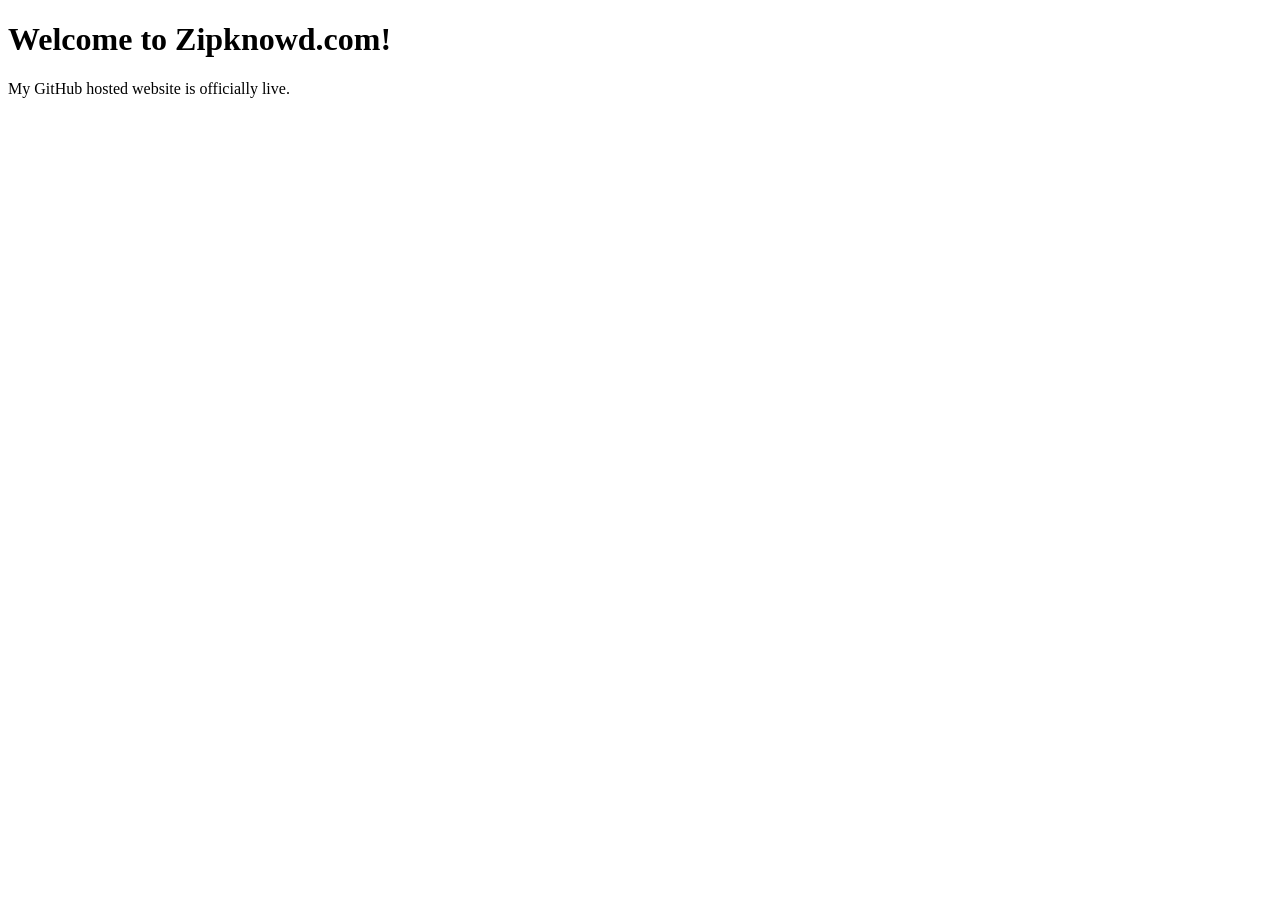
==== index.html @ fdb64096 "Create index.html initial commit" ====
<!DOCTYPE html>
<html lang="en">
<head>
    <meta charset="UTF-8">
    <meta name="viewport" content="width=device-width, initial-scale=1.0">
    <title>Zipknowd</title>
</head>
<body>
    <h1>Welcome to Zipknowd.com!</h1>
    <p>My GitHub hosted website is officially live.</p>
</body>
</html>
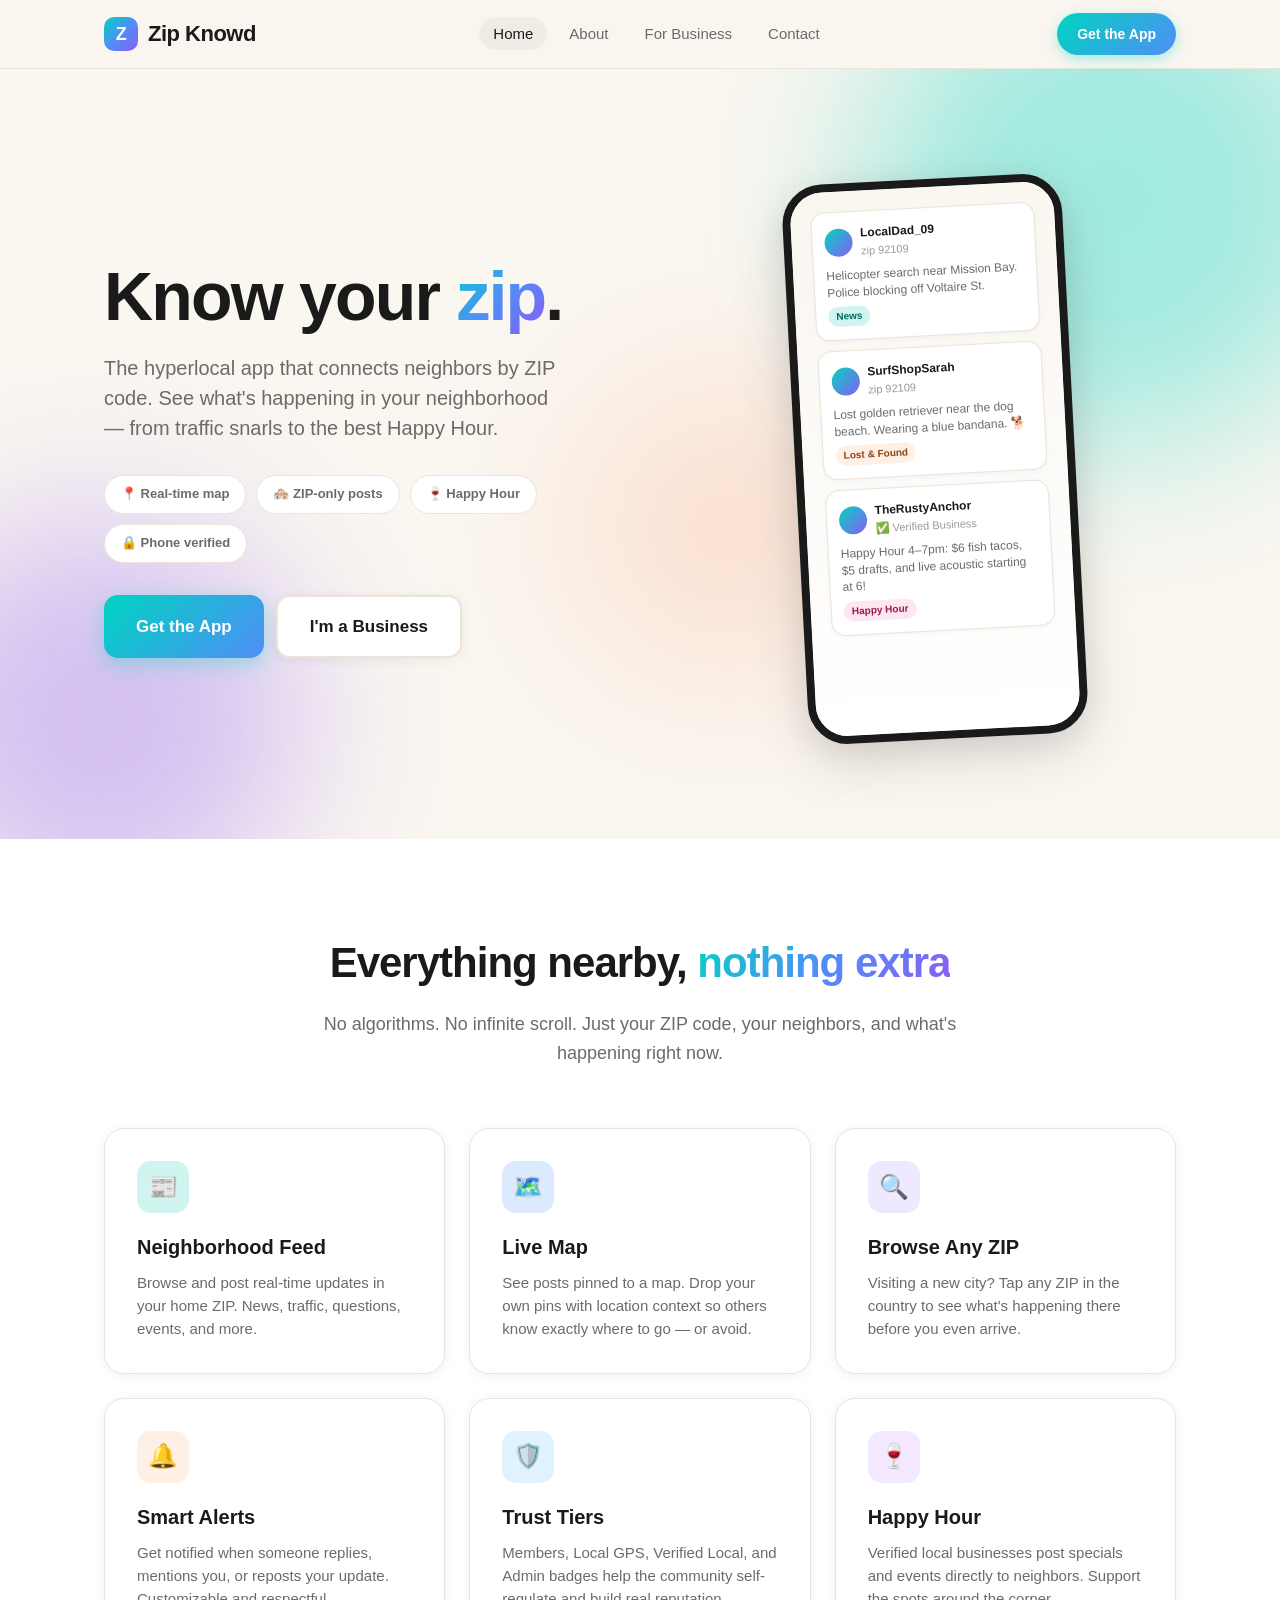
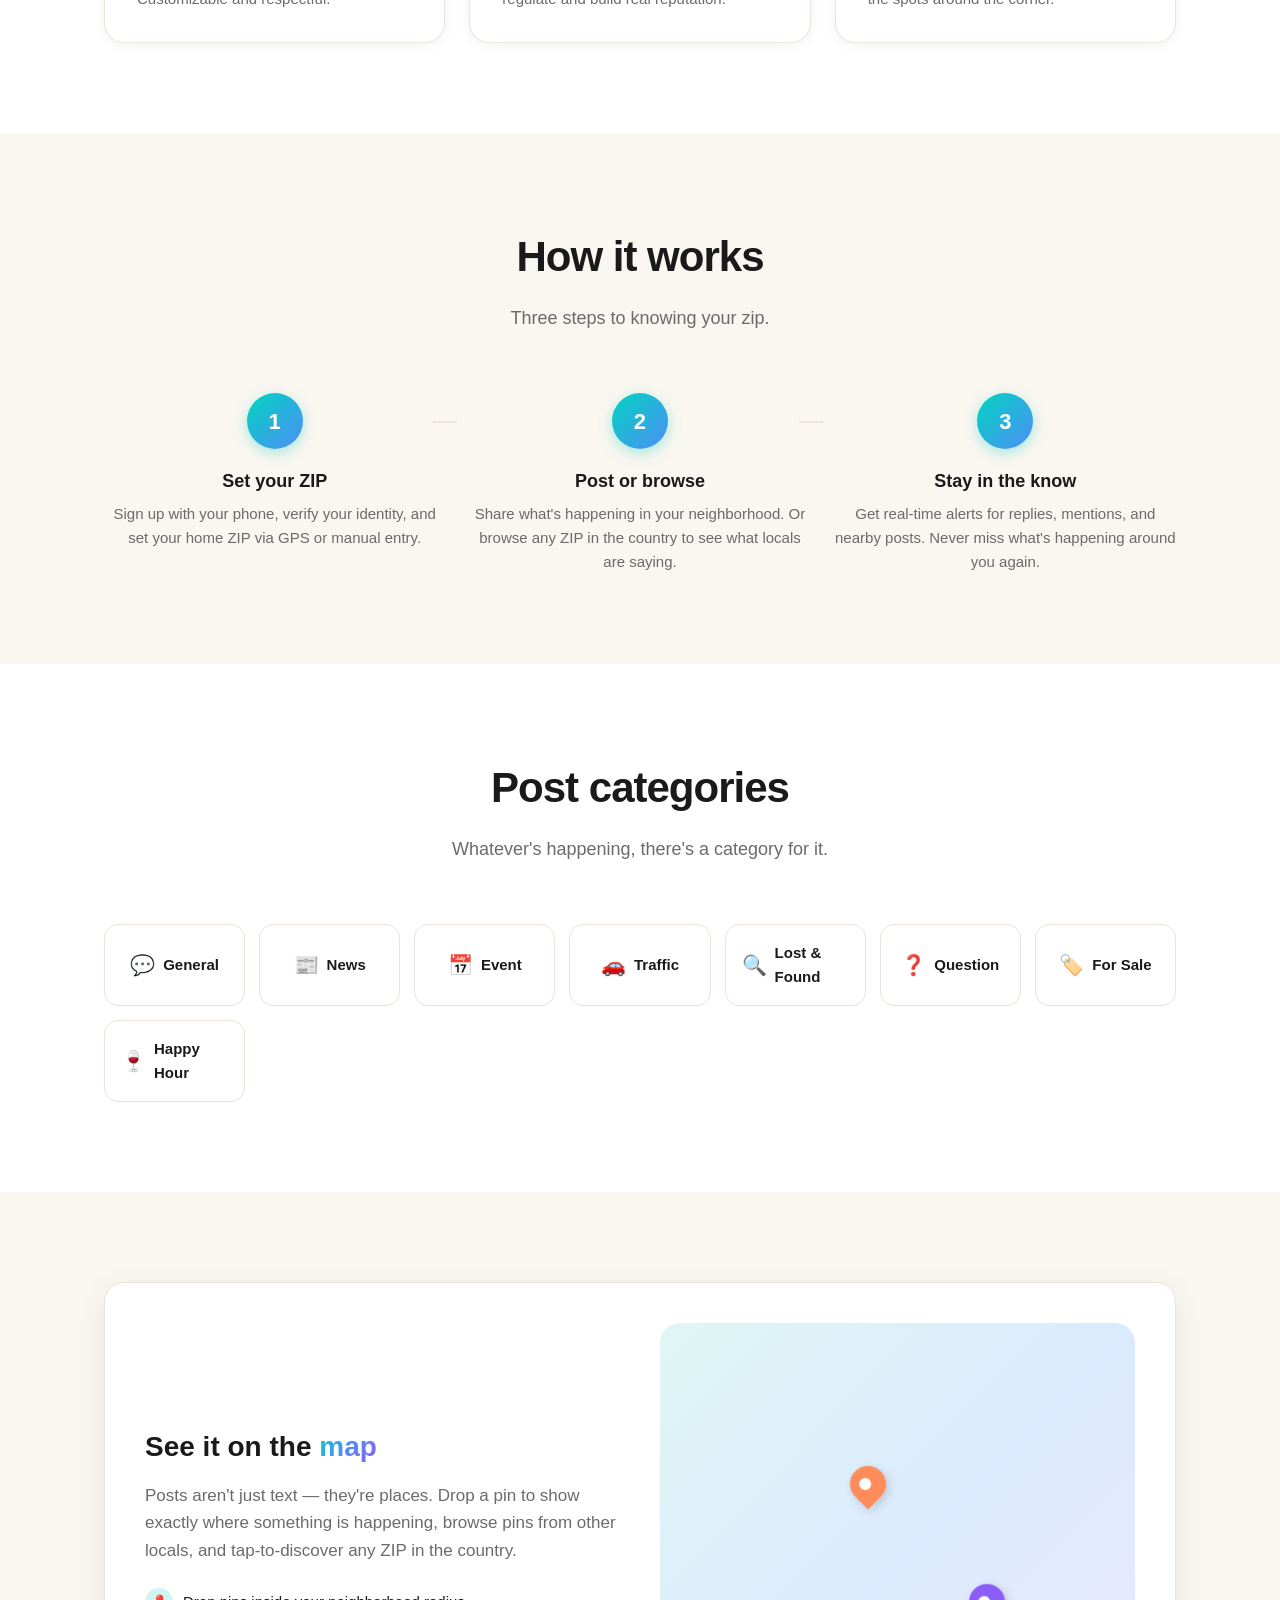
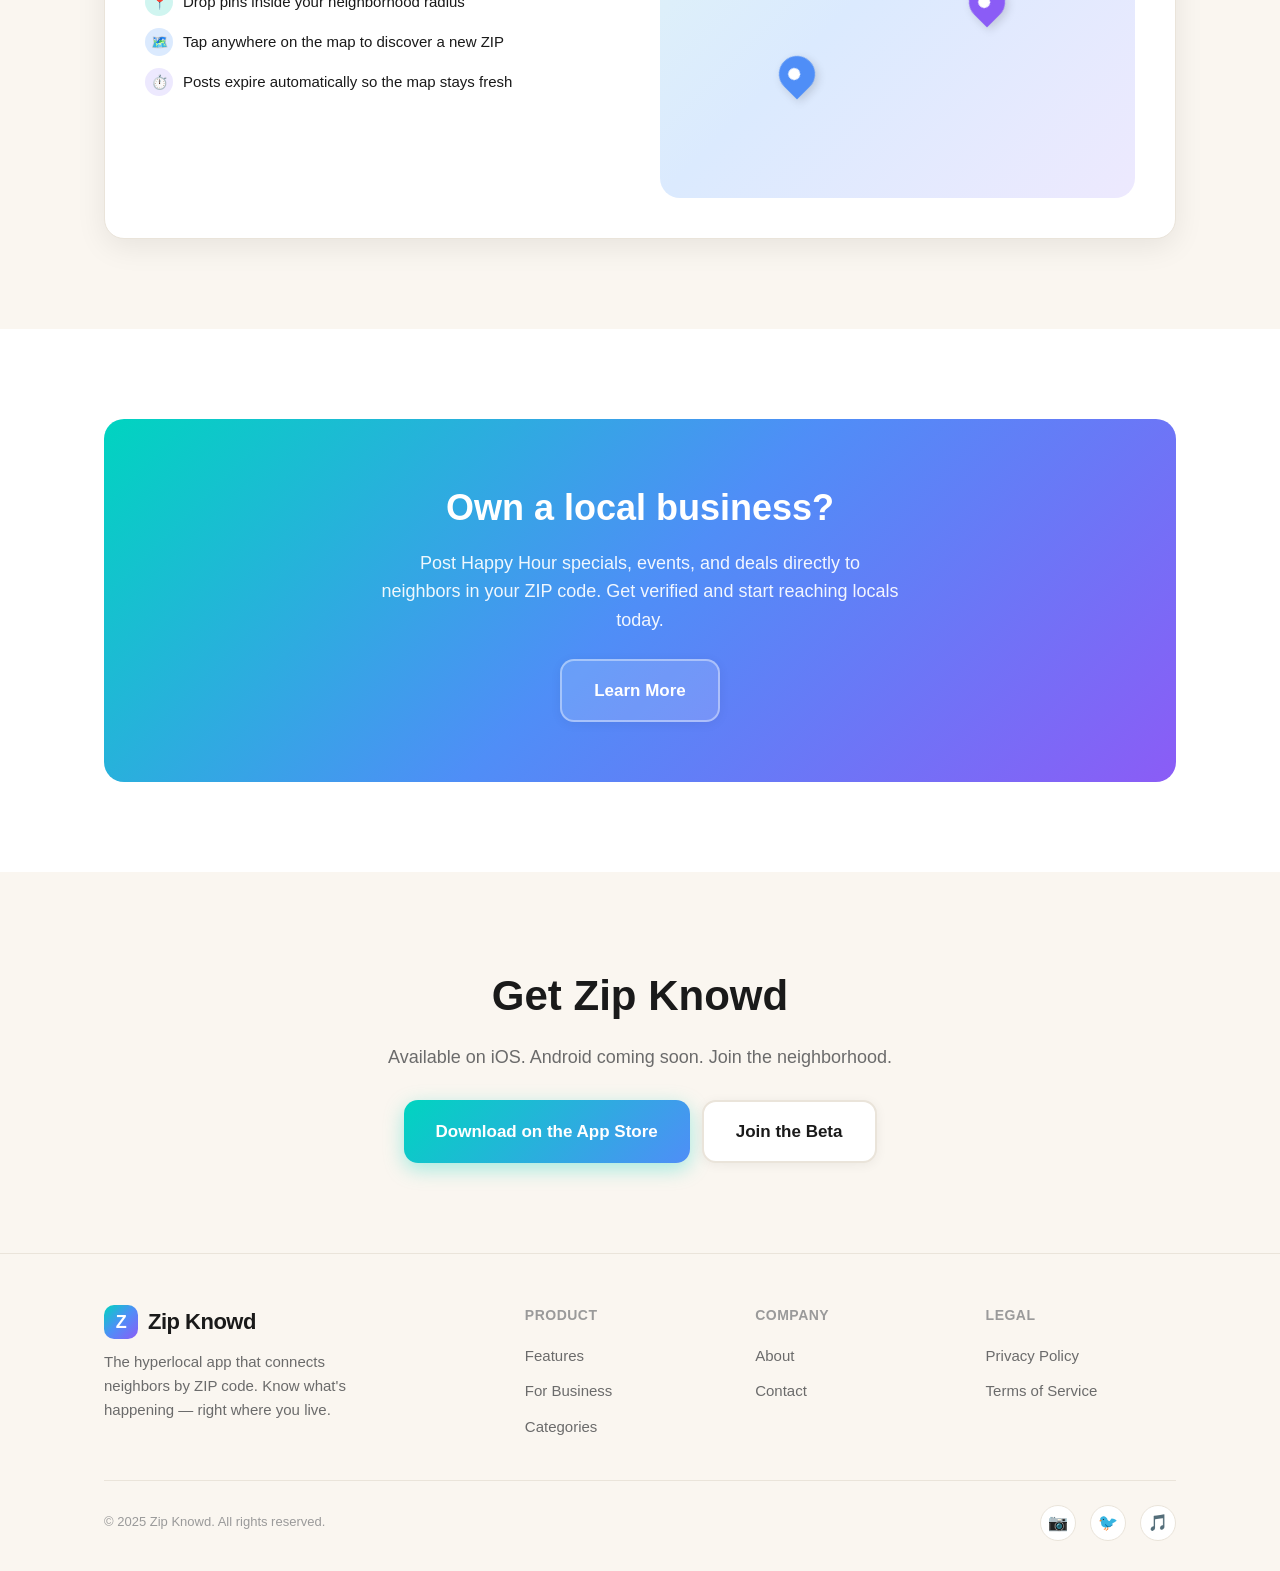
==== commit 84da1da1: "The zipKnowd website is live and complete at zipknowdAppWebsiteLiveGitHub. What I Built 7 pages, all" ====
--- a/index.html
+++ b/index.html
@@ -1,12 +1,286 @@
 <!DOCTYPE html>
 <html lang="en">
 <head>
-    <meta charset="UTF-8">
-    <meta name="viewport" content="width=device-width, initial-scale=1.0">
-    <title>Zipknowd</title>
+  <meta charset="UTF-8">
+  <meta name="viewport" content="width=device-width, initial-scale=1.0">
+  <title>Zip Knowd — Know What's Happening in Your ZIP Code</title>
+  <meta name="description" content="The hyperlocal app that connects neighbors by ZIP code. Post and browse real-time updates, traffic, events, lost & found, and Happy Hour deals in your neighborhood.">
+  <link rel="stylesheet" href="css/style.css">
 </head>
 <body>
-    <h1>Welcome to Zipknowd.com!</h1>
-    <p>My GitHub hosted website is officially live.</p>
+
+  <header class="site-header">
+    <div class="container nav-inner">
+      <a href="index.html" class="logo-link">
+        <div class="logo-icon">Z</div>
+        Zip Knowd
+      </a>
+      <nav>
+        <ul class="nav-links">
+          <li><a href="index.html" class="active">Home</a></li>
+          <li><a href="about.html">About</a></li>
+          <li><a href="business.html">For Business</a></li>
+          <li><a href="contact.html">Contact</a></li>
+        </ul>
+      </nav>
+      <a href="#download" class="nav-cta">Get the App</a>
+      <button class="mobile-menu-btn" aria-label="Open menu" aria-expanded="false">☰</button>
+    </div>
+  </header>
+
+  <main>
+    <!-- Hero -->
+    <section class="hero">
+      <div class="hero-bg-blob one"></div>
+      <div class="hero-bg-blob two"></div>
+      <div class="hero-bg-blob three"></div>
+      <div class="container hero-inner">
+        <div>
+          <h1>Know your <span class="gradient-text">zip</span>.</h1>
+          <p>The hyperlocal app that connects neighbors by ZIP code. See what's happening in your neighborhood — from traffic snarls to the best Happy Hour.</p>
+          <div class="hero-badges">
+            <span class="badge">📍 Real-time map</span>
+            <span class="badge">🏘️ ZIP-only posts</span>
+            <span class="badge">🍷 Happy Hour</span>
+            <span class="badge">🔒 Phone verified</span>
+          </div>
+          <div class="hero-actions">
+            <a href="#download" class="btn btn-primary">Get the App</a>
+            <a href="business.html" class="btn btn-secondary">I'm a Business</a>
+          </div>
+        </div>
+        <div class="hero-visual">
+          <div class="phone-mockup">
+            <div class="phone-screen">
+              <div class="mock-post">
+                <div class="mock-header">
+                  <div class="mock-avatar"></div>
+                  <div>
+                    <div class="mock-name">LocalDad_09</div>
+                    <div class="mock-handle">zip 92109</div>
+                  </div>
+                </div>
+                <div class="mock-text">Helicopter search near Mission Bay. Police blocking off Voltaire St.</div>
+                <span class="mock-chip" style="background:#D0F5F0;color:#006B5E">News</span>
+              </div>
+              <div class="mock-post">
+                <div class="mock-header">
+                  <div class="mock-avatar"></div>
+                  <div>
+                    <div class="mock-name">SurfShopSarah</div>
+                    <div class="mock-handle">zip 92109</div>
+                  </div>
+                </div>
+                <div class="mock-text">Lost golden retriever near the dog beach. Wearing a blue bandana. 🐕</div>
+                <span class="mock-chip" style="background:#FFF0E6;color:#8B4513">Lost & Found</span>
+              </div>
+              <div class="mock-post">
+                <div class="mock-header">
+                  <div class="mock-avatar"></div>
+                  <div>
+                    <div class="mock-name">TheRustyAnchor</div>
+                    <div class="mock-handle">✅ Verified Business</div>
+                  </div>
+                </div>
+                <div class="mock-text">Happy Hour 4–7pm: $6 fish tacos, $5 drafts, and live acoustic starting at 6!</div>
+                <span class="mock-chip" style="background:#FCE7F3;color:#9D174D">Happy Hour</span>
+              </div>
+            </div>
+          </div>
+        </div>
+      </div>
+    </section>
+
+    <!-- Features -->
+    <section class="section section-alt" id="features">
+      <div class="container">
+        <div class="section-header">
+          <h2>Everything nearby, <span class="gradient-text">nothing extra</span></h2>
+          <p>No algorithms. No infinite scroll. Just your ZIP code, your neighbors, and what's happening right now.</p>
+        </div>
+        <div class="feature-grid">
+          <div class="feature-card">
+            <div class="feature-icon" style="background:var(--turquoise-soft)">📰</div>
+            <h3>Neighborhood Feed</h3>
+            <p>Browse and post real-time updates in your home ZIP. News, traffic, questions, events, and more.</p>
+          </div>
+          <div class="feature-card">
+            <div class="feature-icon" style="background:var(--blue-soft)">🗺️</div>
+            <h3>Live Map</h3>
+            <p>See posts pinned to a map. Drop your own pins with location context so others know exactly where to go — or avoid.</p>
+          </div>
+          <div class="feature-card">
+            <div class="feature-icon" style="background:var(--purple-soft)">🔍</div>
+            <h3>Browse Any ZIP</h3>
+            <p>Visiting a new city? Tap any ZIP in the country to see what's happening there before you even arrive.</p>
+          </div>
+          <div class="feature-card">
+            <div class="feature-icon" style="background:var(--coral-soft)">🔔</div>
+            <h3>Smart Alerts</h3>
+            <p>Get notified when someone replies, mentions you, or reposts your update. Customizable and respectful.</p>
+          </div>
+          <div class="feature-card">
+            <div class="feature-icon" style="background:#E0F2FE">🛡️</div>
+            <h3>Trust Tiers</h3>
+            <p>Members, Local GPS, Verified Local, and Admin badges help the community self-regulate and build real reputation.</p>
+          </div>
+          <div class="feature-card">
+            <div class="feature-icon" style="background:#F3E8FF">🍷</div>
+            <h3>Happy Hour</h3>
+            <p>Verified local businesses post specials and events directly to neighbors. Support the spots around the corner.</p>
+          </div>
+        </div>
+      </div>
+    </section>
+
+    <!-- How it works -->
+    <section class="section">
+      <div class="container">
+        <div class="section-header">
+          <h2>How it works</h2>
+          <p>Three steps to knowing your zip.</p>
+        </div>
+        <div class="steps">
+          <div class="step">
+            <div class="step-number">1</div>
+            <h3>Set your ZIP</h3>
+            <p>Sign up with your phone, verify your identity, and set your home ZIP via GPS or manual entry.</p>
+          </div>
+          <div class="step">
+            <div class="step-number">2</div>
+            <h3>Post or browse</h3>
+            <p>Share what's happening in your neighborhood. Or browse any ZIP in the country to see what locals are saying.</p>
+          </div>
+          <div class="step">
+            <div class="step-number">3</div>
+            <h3>Stay in the know</h3>
+            <p>Get real-time alerts for replies, mentions, and nearby posts. Never miss what's happening around you again.</p>
+          </div>
+        </div>
+      </div>
+    </section>
+
+    <!-- Categories -->
+    <section class="section section-alt" id="categories">
+      <div class="container">
+        <div class="section-header">
+          <h2>Post categories</h2>
+          <p>Whatever's happening, there's a category for it.</p>
+        </div>
+        <div class="category-grid">
+          <div class="category-chip"><span class="emoji">💬</span> General</div>
+          <div class="category-chip"><span class="emoji">📰</span> News</div>
+          <div class="category-chip"><span class="emoji">📅</span> Event</div>
+          <div class="category-chip"><span class="emoji">🚗</span> Traffic</div>
+          <div class="category-chip"><span class="emoji">🔍</span> Lost & Found</div>
+          <div class="category-chip"><span class="emoji">❓</span> Question</div>
+          <div class="category-chip"><span class="emoji">🏷️</span> For Sale</div>
+          <div class="category-chip"><span class="emoji">🍷</span> Happy Hour</div>
+        </div>
+      </div>
+    </section>
+
+    <!-- Map preview -->
+    <section class="section">
+      <div class="container">
+        <div class="map-preview">
+          <div>
+            <h2 style="font-size:28px; font-weight:800; margin-bottom:12px">See it on the <span class="gradient-text">map</span></h2>
+            <p style="font-size:17px; color:var(--text-secondary); margin-bottom:24px">Posts aren't just text — they're places. Drop a pin to show exactly where something is happening, browse pins from other locals, and tap-to-discover any ZIP in the country.</p>
+            <ul style="list-style:none; display:flex; flex-direction:column; gap:12px">
+              <li style="display:flex; align-items:center; gap:10px; font-size:15px">
+                <span style="width:28px;height:28px;border-radius:50%;background:var(--turquoise-soft);display:grid;place-items:center;font-size:14px">📍</span>
+                Drop pins inside your neighborhood radius
+              </li>
+              <li style="display:flex; align-items:center; gap:10px; font-size:15px">
+                <span style="width:28px;height:28px;border-radius:50%;background:var(--blue-soft);display:grid;place-items:center;font-size:14px">🗺️</span>
+                Tap anywhere on the map to discover a new ZIP
+              </li>
+              <li style="display:flex; align-items:center; gap:10px; font-size:15px">
+                <span style="width:28px;height:28px;border-radius:50%;background:var(--purple-soft);display:grid;place-items:center;font-size:14px">⏱️</span>
+                Posts expire automatically so the map stays fresh
+              </li>
+            </ul>
+          </div>
+          <div class="map-visual">
+            <div class="map-pin" style="top:30%;left:40%"></div>
+            <div class="map-pin" style="top:55%;left:65%;background:var(--purple);animation-delay:0.2s"></div>
+            <div class="map-pin" style="top:70%;left:25%;background:var(--blue);animation-delay:0.4s"></div>
+          </div>
+        </div>
+      </div>
+    </section>
+
+    <!-- Business CTA -->
+    <section class="section section-alt">
+      <div class="container">
+        <div class="banner-cta">
+          <h2>Own a local business?</h2>
+          <p>Post Happy Hour specials, events, and deals directly to neighbors in your ZIP code. Get verified and start reaching locals today.</p>
+          <div class="hero-actions" style="justify-content:center">
+            <a href="business.html" class="btn btn-secondary">Learn More</a>
+          </div>
+        </div>
+      </div>
+    </section>
+
+    <!-- Download -->
+    <section class="section" id="download">
+      <div class="container" style="text-align:center">
+        <h2 style="font-size:clamp(30px,4vw,42px); font-weight:800; margin-bottom:14px">Get Zip Knowd</h2>
+        <p style="font-size:18px; color:var(--text-secondary); max-width:520px; margin:0 auto 28px">Available on iOS. Android coming soon. Join the neighborhood.</p>
+        <div class="hero-actions" style="justify-content:center">
+          <a href="#" class="btn btn-primary" onclick="alert('App Store link coming soon!')">Download on the App Store</a>
+          <a href="contact.html" class="btn btn-secondary">Join the Beta</a>
+        </div>
+      </div>
+    </section>
+  </main>
+
+  <footer class="site-footer">
+    <div class="container">
+      <div class="footer-grid">
+        <div class="footer-brand">
+          <a href="index.html" class="logo-link">
+            <div class="logo-icon">Z</div>
+            Zip Knowd
+          </a>
+          <p>The hyperlocal app that connects neighbors by ZIP code. Know what's happening — right where you live.</p>
+        </div>
+        <div class="footer-col">
+          <h4>Product</h4>
+          <ul>
+            <li><a href="index.html#features">Features</a></li>
+            <li><a href="business.html">For Business</a></li>
+            <li><a href="index.html#categories">Categories</a></li>
+          </ul>
+        </div>
+        <div class="footer-col">
+          <h4>Company</h4>
+          <ul>
+            <li><a href="about.html">About</a></li>
+            <li><a href="contact.html">Contact</a></li>
+          </ul>
+        </div>
+        <div class="footer-col">
+          <h4>Legal</h4>
+          <ul>
+            <li><a href="privacy.html">Privacy Policy</a></li>
+            <li><a href="terms.html">Terms of Service</a></li>
+          </ul>
+        </div>
+      </div>
+      <div class="footer-bottom">
+        <span>&copy; 2025 Zip Knowd. All rights reserved.</span>
+        <div class="footer-social">
+          <a href="#" aria-label="Instagram">📷</a>
+          <a href="#" aria-label="Twitter">🐦</a>
+          <a href="#" aria-label="TikTok">🎵</a>
+        </div>
+      </div>
+    </div>
+  </footer>
+
+  <script src="js/main.js"></script>
 </body>
 </html>
--- a/css/style.css
+++ b/css/style.css
@@ -0,0 +1,904 @@
+/* ============================================
+   zipKnowd Design System
+   Brand colors from the iOS app Theme.swift
+   ============================================ */
+
+:root {
+  --turquoise: #00D4C0;
+  --turquoise-dark: #00bfa5;
+  --turquoise-soft: #D0F5F0;
+  --blue: #4F8EF7;
+  --blue-soft: #DBEAFE;
+  --purple: #8B5CF6;
+  --purple-soft: #EDE9FE;
+  --coral: #FF8C5A;
+  --coral-soft: #FFF0E6;
+  --bg: #FAF6F0;
+  --surface: #FFFFFF;
+  --text: #1A1A1A;
+  --text-secondary: #6B6B6B;
+  --text-tertiary: #9A9A9A;
+  --divider: #EAE4DA;
+  --radius-sm: 8px;
+  --radius-md: 14px;
+  --radius-lg: 20px;
+  --radius-pill: 999px;
+  --shadow-soft: 0 2px 12px rgba(0,0,0,0.06);
+  --shadow-elevated: 0 8px 30px rgba(0,0,0,0.08);
+  --font-stack: -apple-system, BlinkMacSystemFont, 'Segoe UI', Roboto, Helvetica, Arial, sans-serif;
+}
+
+* { margin: 0; padding: 0; box-sizing: border-box; }
+
+html {
+  scroll-behavior: smooth;
+}
+
+body {
+  font-family: var(--font-stack);
+  background: var(--bg);
+  color: var(--text);
+  line-height: 1.6;
+  -webkit-font-smoothing: antialiased;
+}
+
+img { max-width: 100%; display: block; }
+
+a { color: var(--turquoise-dark); text-decoration: none; }
+a:hover { text-decoration: underline; }
+
+.container {
+  max-width: 1120px;
+  margin: 0 auto;
+  padding: 0 24px;
+}
+
+/* ============================================
+   NAVIGATION
+   ============================================ */
+.site-header {
+  position: sticky;
+  top: 0;
+  z-index: 100;
+  background: rgba(250, 246, 240, 0.85);
+  backdrop-filter: saturate(180%) blur(14px);
+  -webkit-backdrop-filter: saturate(180%) blur(14px);
+  border-bottom: 1px solid var(--divider);
+}
+
+.nav-inner {
+  display: flex;
+  align-items: center;
+  justify-content: space-between;
+  height: 68px;
+}
+
+.logo-link {
+  display: flex;
+  align-items: center;
+  gap: 10px;
+  font-weight: 800;
+  font-size: 22px;
+  color: var(--text);
+  text-decoration: none;
+  letter-spacing: -0.5px;
+}
+.logo-link:hover { text-decoration: none; }
+
+.logo-icon {
+  width: 34px; height: 34px;
+  background: linear-gradient(135deg, var(--turquoise), var(--blue), var(--purple));
+  border-radius: 10px;
+  display: grid; place-items: center;
+  color: white;
+  font-size: 18px;
+  font-weight: 900;
+  line-height: 1;
+}
+
+.nav-links {
+  display: flex;
+  align-items: center;
+  gap: 8px;
+  list-style: none;
+}
+
+.nav-links a {
+  padding: 8px 14px;
+  border-radius: var(--radius-pill);
+  font-size: 15px;
+  font-weight: 500;
+  color: var(--text-secondary);
+  transition: all 0.2s;
+}
+.nav-links a:hover,
+.nav-links a.active {
+  color: var(--text);
+  background: rgba(0,0,0,0.04);
+  text-decoration: none;
+}
+
+.nav-cta {
+  display: inline-flex;
+  align-items: center;
+  gap: 6px;
+  padding: 10px 20px;
+  background: linear-gradient(135deg, var(--turquoise), var(--blue));
+  color: white !important;
+  border-radius: var(--radius-pill);
+  font-weight: 600;
+  font-size: 14px;
+  transition: transform 0.2s, box-shadow 0.2s;
+  box-shadow: 0 4px 14px rgba(0,212,192,0.35);
+}
+.nav-cta:hover {
+  transform: translateY(-1px);
+  box-shadow: 0 6px 20px rgba(0,212,192,0.45);
+  text-decoration: none;
+}
+
+.mobile-menu-btn {
+  display: none;
+  background: none;
+  border: none;
+  font-size: 26px;
+  cursor: pointer;
+  color: var(--text);
+  padding: 4px;
+}
+
+/* ============================================
+   HERO
+   ============================================ */
+.hero {
+  position: relative;
+  padding: 110px 0 100px;
+  overflow: hidden;
+}
+
+.hero-bg-blob {
+  position: absolute;
+  border-radius: 50%;
+  filter: blur(80px);
+  opacity: 0.35;
+  pointer-events: none;
+}
+.hero-bg-blob.one {
+  width: 500px; height: 500px;
+  background: var(--turquoise);
+  top: -120px; right: -80px;
+}
+.hero-bg-blob.two {
+  width: 400px; height: 400px;
+  background: var(--purple);
+  bottom: -80px; left: -100px;
+}
+.hero-bg-blob.three {
+  width: 300px; height: 300px;
+  background: var(--coral);
+  top: 40%; left: 45%;
+  opacity: 0.2;
+}
+
+.hero-inner {
+  position: relative;
+  display: grid;
+  grid-template-columns: 1.1fr 1fr;
+  gap: 60px;
+  align-items: center;
+}
+
+.hero h1 {
+  font-size: clamp(42px, 5.5vw, 68px);
+  font-weight: 800;
+  line-height: 1.08;
+  letter-spacing: -1.8px;
+  margin-bottom: 20px;
+}
+
+.gradient-text {
+  background: linear-gradient(135deg, var(--turquoise), var(--blue), var(--purple));
+  -webkit-background-clip: text;
+  -webkit-text-fill-color: transparent;
+  background-clip: text;
+}
+
+.hero p {
+  font-size: 20px;
+  color: var(--text-secondary);
+  max-width: 460px;
+  margin-bottom: 32px;
+  line-height: 1.5;
+}
+
+.hero-badges {
+  display: flex;
+  flex-wrap: wrap;
+  gap: 10px;
+  margin-bottom: 32px;
+}
+
+.badge {
+  display: inline-flex;
+  align-items: center;
+  gap: 6px;
+  padding: 8px 16px;
+  background: var(--surface);
+  border: 1px solid var(--divider);
+  border-radius: var(--radius-pill);
+  font-size: 13px;
+  font-weight: 600;
+  color: var(--text-secondary);
+}
+
+.btn {
+  display: inline-flex;
+  align-items: center;
+  justify-content: center;
+  gap: 8px;
+  padding: 16px 32px;
+  border-radius: var(--radius-md);
+  font-size: 17px;
+  font-weight: 700;
+  cursor: pointer;
+  border: none;
+  transition: all 0.2s;
+  text-decoration: none;
+}
+.btn:hover { text-decoration: none; }
+
+.btn-primary {
+  background: linear-gradient(135deg, var(--turquoise), var(--blue));
+  color: white;
+  box-shadow: 0 6px 20px rgba(0,212,192,0.35);
+}
+.btn-primary:hover {
+  transform: translateY(-2px);
+  box-shadow: 0 10px 28px rgba(0,212,192,0.45);
+}
+
+.btn-secondary {
+  background: var(--surface);
+  color: var(--text);
+  border: 2px solid var(--divider);
+  box-shadow: var(--shadow-soft);
+}
+.btn-secondary:hover {
+  border-color: var(--turquoise);
+  color: var(--turquoise-dark);
+}
+
+.btn-coral {
+  background: var(--coral);
+  color: white;
+  box-shadow: 0 6px 20px rgba(255,140,90,0.35);
+}
+.btn-coral:hover {
+  transform: translateY(-2px);
+  box-shadow: 0 10px 28px rgba(255,140,90,0.45);
+}
+
+.hero-actions { display: flex; flex-wrap: wrap; gap: 12px; }
+
+.hero-visual {
+  position: relative;
+  display: grid;
+  place-items: center;
+}
+
+.phone-mockup {
+  width: 280px;
+  height: 560px;
+  background: var(--surface);
+  border-radius: 40px;
+  box-shadow: var(--shadow-elevated), 0 20px 60px rgba(0,0,0,0.12);
+  border: 8px solid var(--text);
+  overflow: hidden;
+  position: relative;
+  transform: rotate(-3deg);
+  transition: transform 0.4s;
+}
+.phone-mockup:hover { transform: rotate(0deg) scale(1.02); }
+
+.phone-screen {
+  width: 100%; height: 100%;
+  background: linear-gradient(180deg, var(--bg) 0%, var(--surface) 100%);
+  padding: 20px;
+  display: flex;
+  flex-direction: column;
+  gap: 10px;
+}
+
+.mock-post {
+  background: var(--surface);
+  border-radius: var(--radius-md);
+  padding: 12px;
+  box-shadow: 0 1px 4px rgba(0,0,0,0.04);
+  border: 1px solid var(--divider);
+  animation: floatIn 0.6s ease-out both;
+}
+.mock-post:nth-child(2) { animation-delay: 0.15s; }
+.mock-post:nth-child(3) { animation-delay: 0.3s; }
+
+.mock-header {
+  display: flex; align-items: center; gap: 8px; margin-bottom: 6px;
+}
+.mock-avatar {
+  width: 28px; height: 28px; border-radius: 50%;
+  background: linear-gradient(135deg, var(--turquoise), var(--purple));
+}
+.mock-name { font-size: 12px; font-weight: 700; }
+.mock-handle { font-size: 11px; color: var(--text-tertiary); }
+.mock-text { font-size: 12px; color: var(--text-secondary); line-height: 1.4; }
+.mock-chip {
+  display: inline-block;
+  padding: 2px 8px;
+  border-radius: var(--radius-pill);
+  font-size: 10px;
+  font-weight: 700;
+  margin-top: 6px;
+}
+
+@keyframes floatIn {
+  from { opacity: 0; transform: translateY(12px); }
+  to   { opacity: 1; transform: translateY(0); }
+}
+
+/* ============================================
+   SECTIONS
+   ============================================ */
+.section {
+  padding: 90px 0;
+}
+.section-alt {
+  background: var(--surface);
+}
+.section-gradient {
+  background: linear-gradient(180deg, var(--bg) 0%, var(--turquoise-soft) 40%, var(--bg) 100%);
+}
+
+.section-header {
+  text-align: center;
+  max-width: 640px;
+  margin: 0 auto 60px;
+}
+.section-header h2 {
+  font-size: clamp(30px, 4vw, 42px);
+  font-weight: 800;
+  letter-spacing: -1px;
+  margin-bottom: 14px;
+}
+.section-header p {
+  font-size: 18px;
+  color: var(--text-secondary);
+}
+
+/* ============================================
+   FEATURE CARDS
+   ============================================ */
+.feature-grid {
+  display: grid;
+  grid-template-columns: repeat(auto-fit, minmax(260px, 1fr));
+  gap: 24px;
+}
+
+.feature-card {
+  background: var(--surface);
+  border-radius: var(--radius-lg);
+  padding: 32px;
+  box-shadow: var(--shadow-soft);
+  border: 1px solid var(--divider);
+  transition: transform 0.25s, box-shadow 0.25s;
+}
+.feature-card:hover {
+  transform: translateY(-4px);
+  box-shadow: var(--shadow-elevated);
+}
+
+.feature-icon {
+  width: 52px; height: 52px;
+  border-radius: var(--radius-md);
+  display: grid; place-items: center;
+  font-size: 24px;
+  margin-bottom: 18px;
+}
+
+.feature-card h3 {
+  font-size: 20px;
+  font-weight: 700;
+  margin-bottom: 8px;
+}
+.feature-card p {
+  font-size: 15px;
+  color: var(--text-secondary);
+  line-height: 1.55;
+}
+
+/* ============================================
+   HOW IT WORKS / STEPS
+   ============================================ */
+.steps {
+  display: flex;
+  gap: 24px;
+  counter-reset: step;
+}
+.step {
+  flex: 1;
+  text-align: center;
+  position: relative;
+}
+.step::after {
+  content: "";
+  position: absolute;
+  top: 28px;
+  right: -12px;
+  width: 24px;
+  height: 2px;
+  background: var(--divider);
+}
+.step:last-child::after { display: none; }
+
+.step-number {
+  width: 56px; height: 56px;
+  border-radius: 50%;
+  background: linear-gradient(135deg, var(--turquoise), var(--blue));
+  color: white;
+  display: grid; place-items: center;
+  font-size: 22px; font-weight: 800;
+  margin: 0 auto 18px;
+  box-shadow: 0 4px 14px rgba(0,212,192,0.35);
+}
+.step h3 {
+  font-size: 18px; font-weight: 700;
+  margin-bottom: 6px;
+}
+.step p {
+  font-size: 15px; color: var(--text-secondary);
+}
+
+/* ============================================
+   CATEGORY SHOWCASE
+   ============================================ */
+.category-grid {
+  display: grid;
+  grid-template-columns: repeat(auto-fit, minmax(140px, 1fr));
+  gap: 14px;
+}
+.category-chip {
+  display: flex;
+  align-items: center;
+  justify-content: center;
+  gap: 8px;
+  padding: 16px;
+  background: var(--surface);
+  border-radius: var(--radius-md);
+  border: 1px solid var(--divider);
+  font-size: 15px;
+  font-weight: 600;
+  transition: all 0.2s;
+  cursor: default;
+}
+.category-chip:hover {
+  transform: translateY(-2px);
+  box-shadow: var(--shadow-soft);
+}
+.category-chip .emoji { font-size: 20px; }
+
+/* ============================================
+   MAP PREVIEW SECTION
+   ============================================ */
+.map-preview {
+  background: var(--surface);
+  border-radius: var(--radius-lg);
+  padding: 40px;
+  box-shadow: var(--shadow-elevated);
+  display: grid;
+  grid-template-columns: 1fr 1fr;
+  gap: 40px;
+  align-items: center;
+  border: 1px solid var(--divider);
+}
+.map-visual {
+  aspect-ratio: 1;
+  background: linear-gradient(135deg, #e0f7f4, #dbeafe, #ede9fe);
+  border-radius: var(--radius-lg);
+  position: relative;
+  overflow: hidden;
+}
+.map-pin {
+  position: absolute;
+  width: 36px; height: 36px;
+  background: var(--coral);
+  border-radius: 50% 50% 50% 0;
+  transform: rotate(-45deg);
+  box-shadow: 0 4px 10px rgba(0,0,0,0.15);
+  animation: pinDrop 0.8s ease-out both;
+}
+.map-pin::after {
+  content: "";
+  position: absolute;
+  width: 12px; height: 12px;
+  background: white;
+  border-radius: 50%;
+  top: 10px; left: 10px;
+}
+@keyframes pinDrop {
+  from { opacity: 0; transform: rotate(-45deg) translateY(-20px) scale(0.5); }
+  to   { opacity: 1; transform: rotate(-45deg) translateY(0) scale(1); }
+}
+
+/* ============================================
+   BUSINESS CTA BANNER
+   ============================================ */
+.banner-cta {
+  background: linear-gradient(135deg, var(--turquoise), var(--blue), var(--purple));
+  border-radius: var(--radius-lg);
+  padding: 60px 40px;
+  text-align: center;
+  color: white;
+  position: relative;
+  overflow: hidden;
+}
+.banner-cta h2 {
+  font-size: clamp(26px, 3.5vw, 36px);
+  font-weight: 800;
+  margin-bottom: 12px;
+  position: relative;
+}
+.banner-cta p {
+  font-size: 18px;
+  opacity: 0.92;
+  max-width: 520px;
+  margin: 0 auto 24px;
+  position: relative;
+}
+.banner-cta .btn-secondary {
+  background: rgba(255,255,255,0.15);
+  border-color: rgba(255,255,255,0.4);
+  color: white;
+  position: relative;
+}
+.banner-cta .btn-secondary:hover {
+  background: rgba(255,255,255,0.25);
+  border-color: white;
+}
+
+/* ============================================
+   FOOTER
+   ============================================ */
+.site-footer {
+  border-top: 1px solid var(--divider);
+  padding: 50px 0 30px;
+  background: var(--bg);
+}
+.footer-grid {
+  display: grid;
+  grid-template-columns: 2fr 1fr 1fr 1fr;
+  gap: 40px;
+  margin-bottom: 40px;
+}
+.footer-brand p {
+  font-size: 15px;
+  color: var(--text-secondary);
+  margin-top: 10px;
+  max-width: 280px;
+}
+.footer-col h4 {
+  font-size: 14px;
+  font-weight: 700;
+  text-transform: uppercase;
+  letter-spacing: 0.5px;
+  margin-bottom: 16px;
+  color: var(--text-tertiary);
+}
+.footer-col ul {
+  list-style: none;
+}
+.footer-col li + li { margin-top: 10px; }
+.footer-col a {
+  font-size: 15px;
+  color: var(--text-secondary);
+}
+.footer-col a:hover { color: var(--text); }
+
+.footer-bottom {
+  display: flex;
+  justify-content: space-between;
+  align-items: center;
+  padding-top: 24px;
+  border-top: 1px solid var(--divider);
+  font-size: 13px;
+  color: var(--text-tertiary);
+}
+.footer-social {
+  display: flex;
+  gap: 14px;
+}
+.footer-social a {
+  width: 36px; height: 36px;
+  border-radius: 50%;
+  background: var(--surface);
+  border: 1px solid var(--divider);
+  display: grid; place-items: center;
+  font-size: 16px;
+  color: var(--text-secondary);
+  transition: all 0.2s;
+}
+.footer-social a:hover {
+  background: var(--turquoise-soft);
+  border-color: var(--turquoise);
+  color: var(--turquoise-dark);
+  text-decoration: none;
+}
+
+/* ============================================
+   ABOUT PAGE
+   ============================================ */
+.story-block {
+  display: grid;
+  grid-template-columns: 1fr 1fr;
+  gap: 60px;
+  align-items: center;
+  margin-bottom: 80px;
+}
+.story-block.reverse { direction: rtl; }
+.story-block.reverse > * { direction: ltr; }
+.story-block h3 {
+  font-size: 28px;
+  font-weight: 800;
+  margin-bottom: 14px;
+}
+.story-block p {
+  font-size: 17px;
+  color: var(--text-secondary);
+  line-height: 1.65;
+}
+.story-visual {
+  aspect-ratio: 4/3;
+  background: linear-gradient(135deg, var(--turquoise-soft), var(--blue-soft), var(--purple-soft));
+  border-radius: var(--radius-lg);
+  display: grid; place-items: center;
+  font-size: 80px;
+  box-shadow: var(--shadow-soft);
+}
+
+.values-grid {
+  display: grid;
+  grid-template-columns: repeat(auto-fit, minmax(220px, 1fr));
+  gap: 20px;
+}
+.value-card {
+  background: var(--surface);
+  border: 1px solid var(--divider);
+  border-radius: var(--radius-lg);
+  padding: 28px;
+  text-align: center;
+  transition: all 0.2s;
+}
+.value-card:hover {
+  box-shadow: var(--shadow-soft);
+  transform: translateY(-2px);
+}
+.value-card .emoji { font-size: 36px; margin-bottom: 12px; display: block; }
+.value-card h4 { font-size: 17px; font-weight: 700; margin-bottom: 6px; }
+.value-card p { font-size: 14px; color: var(--text-secondary); }
+
+/* ============================================
+   CONTACT PAGE
+   ============================================ */
+.contact-grid {
+  display: grid;
+  grid-template-columns: 1fr 1.2fr;
+  gap: 60px;
+  align-items: start;
+}
+.contact-info h3 {
+  font-size: 22px;
+  font-weight: 800;
+  margin-bottom: 10px;
+}
+.contact-info p {
+  color: var(--text-secondary);
+  margin-bottom: 24px;
+}
+.contact-item {
+  display: flex;
+  align-items: flex-start;
+  gap: 14px;
+  margin-bottom: 18px;
+}
+.contact-item .icon {
+  width: 44px; height: 44px;
+  border-radius: var(--radius-md);
+  background: var(--turquoise-soft);
+  display: grid; place-items: center;
+  font-size: 20px;
+  flex-shrink: 0;
+}
+.contact-item h4 { font-size: 15px; font-weight: 700; }
+.contact-item span { font-size: 14px; color: var(--text-secondary); }
+
+.contact-form {
+  background: var(--surface);
+  border-radius: var(--radius-lg);
+  padding: 36px;
+  box-shadow: var(--shadow-soft);
+  border: 1px solid var(--divider);
+}
+.form-group { margin-bottom: 18px; }
+.form-group label {
+  display: block;
+  font-size: 13px;
+  font-weight: 700;
+  text-transform: uppercase;
+  letter-spacing: 0.4px;
+  color: var(--text-tertiary);
+  margin-bottom: 6px;
+}
+.form-group input,
+.form-group textarea {
+  width: 100%;
+  padding: 14px;
+  border: 2px solid var(--divider);
+  border-radius: var(--radius-md);
+  font-family: inherit;
+  font-size: 16px;
+  background: var(--bg);
+  color: var(--text);
+  transition: border-color 0.2s;
+}
+.form-group input:focus,
+.form-group textarea:focus {
+  outline: none;
+  border-color: var(--turquoise);
+  background: var(--surface);
+}
+.form-group textarea { min-height: 140px; resize: vertical; }
+
+/* ============================================
+   BUSINESS PAGE
+   ============================================ */
+.business-hero {
+  text-align: center;
+  padding: 80px 0 50px;
+}
+.business-hero h1 {
+  font-size: clamp(34px, 4.5vw, 52px);
+  font-weight: 800;
+  margin-bottom: 12px;
+}
+.business-hero p {
+  font-size: 19px;
+  color: var(--text-secondary);
+  max-width: 560px;
+  margin: 0 auto;
+}
+
+.tier-grid {
+  display: grid;
+  grid-template-columns: repeat(auto-fit, minmax(220px, 1fr));
+  gap: 18px;
+  margin-bottom: 32px;
+}
+.tier-card {
+  background: var(--surface);
+  border: 2px solid var(--divider);
+  border-radius: var(--radius-lg);
+  padding: 24px;
+  cursor: pointer;
+  transition: all 0.2s;
+  position: relative;
+}
+.tier-card:hover,
+.tier-card.selected {
+  border-color: var(--turquoise);
+  box-shadow: 0 0 0 4px var(--turquoise-soft);
+}
+.tier-card .best-badge {
+  position: absolute;
+  top: -10px; right: 14px;
+  background: var(--coral);
+  color: white;
+  font-size: 11px;
+  font-weight: 700;
+  padding: 4px 10px;
+  border-radius: var(--radius-pill);
+  text-transform: uppercase;
+}
+.tier-card h3 { font-size: 18px; font-weight: 700; margin-bottom: 4px; }
+.tier-card .tier-desc { font-size: 14px; color: var(--text-secondary); margin-bottom: 14px; }
+.tier-card .tier-price {
+  font-size: 28px; font-weight: 800;
+  background: linear-gradient(135deg, var(--turquoise), var(--blue));
+  -webkit-background-clip: text;
+  -webkit-text-fill-color: transparent;
+  background-clip: text;
+}
+
+.business-card {
+  background: var(--surface);
+  border-radius: var(--radius-lg);
+  padding: 32px;
+  margin-bottom: 20px;
+  box-shadow: var(--shadow-soft);
+  border: 1px solid var(--divider);
+}
+.business-card h2 {
+  font-size: 20px;
+  margin-bottom: 14px;
+}
+.business-card p {
+  color: var(--text-secondary);
+  font-size: 15px;
+  margin-bottom: 18px;
+}
+
+.input {
+  width: 100%;
+  padding: 14px;
+  border: 2px solid var(--divider);
+  border-radius: var(--radius-md);
+  font-size: 16px;
+  margin-bottom: 12px;
+  font-family: inherit;
+  background: var(--bg);
+  color: var(--text);
+  transition: border-color 0.2s;
+}
+.input:focus {
+  outline: none;
+  border-color: var(--turquoise);
+  background: var(--surface);
+}
+
+/* ============================================
+   UTILITIES
+   ============================================ */
+.text-center { text-align: center; }
+.mt-1 { margin-top: 8px; }
+.mt-2 { margin-top: 16px; }
+.mt-3 { margin-top: 24px; }
+.mt-4 { margin-top: 40px; }
+.mb-1 { margin-bottom: 8px; }
+.mb-2 { margin-bottom: 16px; }
+.mb-3 { margin-bottom: 24px; }
+.mb-4 { margin-bottom: 40px; }
+
+/* ============================================
+   RESPONSIVE
+   ============================================ */
+@media (max-width: 900px) {
+  .hero-inner { grid-template-columns: 1fr; text-align: center; }
+  .hero p { margin-left: auto; margin-right: auto; }
+  .hero-actions { justify-content: center; }
+  .hero-visual { display: none; }
+  .map-preview { grid-template-columns: 1fr; }
+  .steps { flex-direction: column; }
+  .step::after { display: none; }
+  .story-block { grid-template-columns: 1fr; }
+  .story-block.reverse { direction: ltr; }
+  .contact-grid { grid-template-columns: 1fr; }
+  .footer-grid { grid-template-columns: 1fr 1fr; }
+}
+
+@media (max-width: 640px) {
+  .nav-links { display: none; }
+  .mobile-menu-btn { display: block; }
+  .nav-links.open {
+    display: flex;
+    flex-direction: column;
+    position: absolute;
+    top: 68px;
+    left: 0; right: 0;
+    background: rgba(250,246,240,0.97);
+    backdrop-filter: blur(14px);
+    padding: 16px 24px;
+    border-bottom: 1px solid var(--divider);
+    gap: 4px;
+  }
+  .nav-links.open a { width: 100%; }
+  .footer-grid { grid-template-columns: 1fr; gap: 28px; }
+  .footer-bottom { flex-direction: column; gap: 14px; text-align: center; }
+  .section { padding: 60px 0; }
+  .phone-mockup { display: none; }
+}
